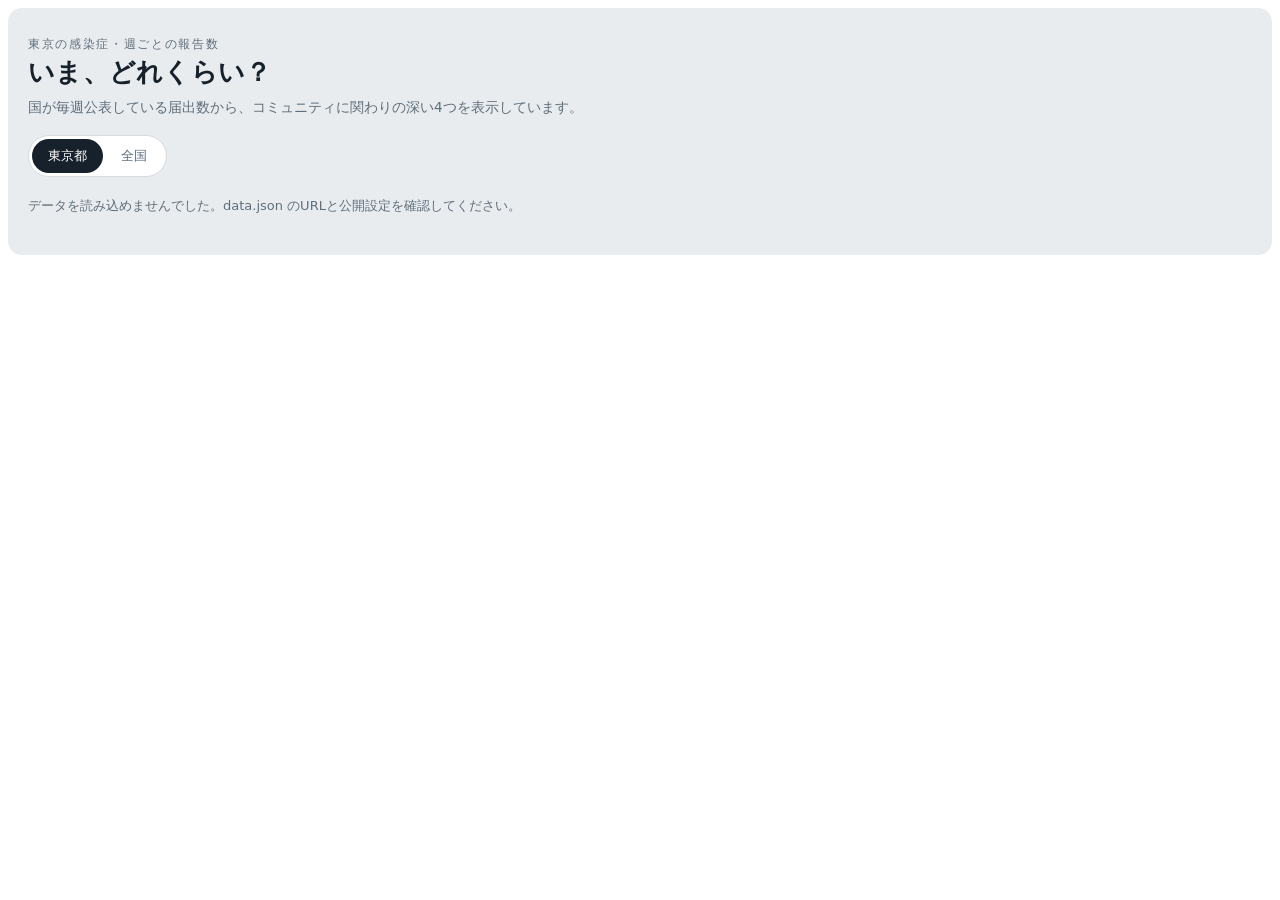
==== index.html @ be2e93d3 "Add files via upload" ====
<!DOCTYPE html>
<html lang="ja"><head><meta charset="utf-8">
<meta name="viewport" content="width=device-width,initial-scale=1">
<title>東京の感染症 いま、どれくらい？ | akta</title>
<style>
 html,body{margin:0;padding:0;background:transparent;
   font-family:"Hiragino Kaku Gothic ProN","Hiragino Sans","Yu Gothic Medium",system-ui,sans-serif}
 body{padding:8px}
</style>
</head><body>
<!-- ============================================================
     akta 感染症ダッシュボード（ベータ）
     このブロックを WordPress の「カスタムHTML」ブロックに貼るだけで動きます。
     data-src に data.json のURLを指定してください。
     ============================================================ -->
<div id="akta-idwr" data-src="https://YOUR-USER.github.io/akta-idwr/data.json">
  <div class="ai-head">
    <p class="ai-eyebrow">東京の感染症・週ごとの報告数</p>
    <h2 class="ai-title">いま、どれくらい？</h2>
    <p class="ai-lede">国が毎週公表している届出数から、コミュニティに関わりの深い4つを表示しています。</p>
    <div class="ai-controls" role="group" aria-label="表示する地域">
      <button type="button" class="ai-seg is-on" data-scope="tokyo">東京都</button>
      <button type="button" class="ai-seg" data-scope="national">全国</button>
    </div>
  </div>

  <div class="ai-status" role="status">読み込み中…</div>
  <div class="ai-grid" hidden></div>

  <footer class="ai-foot" hidden>
    <p class="ai-src"></p>
    <p class="ai-note"></p>
  </footer>
</div>

<style>
#akta-idwr{
  --ink:#16212B; --muted:#5F6E7B; --line:#D4DAE0; --paper:#FFF; --bg:#E9ECEF;
  --rose:#B23A63; --amber:#A9700F; --indigo:#3B5EA6;
  --r:14px;
  background:var(--bg); color:var(--ink); padding:26px 20px 20px; border-radius:var(--r);
  font-family:"Hiragino Kaku Gothic ProN","Hiragino Sans","Yu Gothic Medium","Meiryo",system-ui,sans-serif;
  line-height:1.7; -webkit-font-smoothing:antialiased;
}
#akta-idwr *{box-sizing:border-box}
#akta-idwr .ai-eyebrow{margin:0 0 2px; font-size:12px; letter-spacing:.14em; color:var(--muted)}
#akta-idwr .ai-title{margin:0 0 6px; font-size:26px; font-weight:700; letter-spacing:.01em; line-height:1.3}
#akta-idwr .ai-lede{margin:0 0 16px; font-size:13.5px; color:var(--muted); max-width:44em}
#akta-idwr .ai-controls{display:inline-flex; background:var(--paper); border:1px solid var(--line); border-radius:999px; padding:3px; gap:2px}
#akta-idwr .ai-seg{
  appearance:none; border:0; background:transparent; color:var(--muted); cursor:pointer;
  font:inherit; font-size:13px; padding:6px 16px; border-radius:999px;
}
#akta-idwr .ai-seg.is-on{background:var(--ink); color:#fff}
#akta-idwr .ai-seg:focus-visible{outline:2px solid var(--indigo); outline-offset:2px}
#akta-idwr .ai-status{margin:18px 0 0; font-size:13px; color:var(--muted)}
#akta-idwr .ai-grid{display:grid; gap:14px; margin-top:18px; grid-template-columns:repeat(auto-fit,minmax(228px,1fr))}

#akta-idwr .ai-card{background:var(--paper); border:1px solid var(--line); border-radius:var(--r); padding:18px 18px 14px; position:relative; overflow:hidden; display:flex; flex-direction:column}
#akta-idwr .ai-card::before{content:""; position:absolute; inset:0 auto 0 0; width:4px; background:var(--c)}
#akta-idwr .ai-name{margin:0; font-size:16px; font-weight:700; letter-spacing:.02em}
#akta-idwr .ai-scope{font-size:11.5px; color:var(--muted); font-weight:400; margin-left:.5em}
#akta-idwr .ai-big{display:flex; align-items:baseline; gap:6px; margin:10px 0 0}
#akta-idwr .ai-num{font-size:44px; font-weight:700; line-height:1; letter-spacing:-.02em; font-variant-numeric:tabular-nums; color:var(--c)}
#akta-idwr .ai-unit{font-size:13px; color:var(--muted)}
#akta-idwr .ai-delta{font-size:12.5px; color:var(--muted); font-variant-numeric:tabular-nums; margin:4px 0 0}
#akta-idwr .ai-strip{display:block; width:100%; height:64px; margin:12px 0 2px}
#akta-idwr .ai-axis{display:flex; justify-content:space-between; font-size:11px; color:var(--muted); font-variant-numeric:tabular-nums}
#akta-idwr .ai-rows{margin:12px 0 0; border-top:1px solid var(--line); padding-top:10px; font-size:13px}
#akta-idwr .ai-row{display:flex; justify-content:space-between; gap:10px; padding:2px 0}
#akta-idwr .ai-row dt{color:var(--muted); margin:0}
#akta-idwr .ai-row dd{margin:0; font-variant-numeric:tabular-nums; font-weight:700; white-space:nowrap}
#akta-idwr .ai-caveat{margin:6px 0 0; font-size:11.5px; line-height:1.6; color:var(--muted); border-left:2px solid var(--line); padding-left:8px}
#akta-idwr details{margin-top:auto; padding-top:10px; font-size:12.5px}
#akta-idwr summary{cursor:pointer; color:var(--muted)}
#akta-idwr summary:focus-visible{outline:2px solid var(--indigo); outline-offset:2px}
#akta-idwr table{width:100%; border-collapse:collapse; margin-top:8px; font-size:12px; font-variant-numeric:tabular-nums}
#akta-idwr th,#akta-idwr td{text-align:right; padding:3px 4px; border-bottom:1px solid var(--line)}
#akta-idwr th:first-child,#akta-idwr td:first-child{text-align:left}
#akta-idwr .ai-tablewrap{max-height:210px; overflow:auto}

#akta-idwr .ai-demo{display:inline-block; margin-top:10px; font-size:12px; background:#FFF3CD; border:1px solid #E4CF8A; color:#6B5310; padding:4px 10px; border-radius:999px}
#akta-idwr .ai-foot{margin-top:16px; font-size:11.5px; color:var(--muted)}
#akta-idwr .ai-foot p{margin:2px 0}
#akta-idwr .ai-foot a{color:var(--muted)}
@media (max-width:520px){
  #akta-idwr{padding:20px 14px 14px}
  #akta-idwr .ai-title{font-size:22px}
  #akta-idwr .ai-num{font-size:38px}
}
</style>

<script>
(function () {
  var root = document.getElementById('akta-idwr');
  if (!root || root.dataset.init) return;
  root.dataset.init = '1';

  // note … カードに出す一言（aktaのメッセージング。ここは必ず自分たちの言葉に）
  // caveat … データの読み方の但し書き（消さないこと）
  var META = {
    hiv:         { label: 'HIV',         color: '#1B7268',
                   note: '検査で分かります。早く分かるほど、選べる方法が増えます。',
                   caveat: '国への届出（後天性免疫不全症候群）の数です。HIV感染者とAIDS患者の合計で、内訳は含まれません。内訳と確定値はエイズ動向委員会の報告をご覧ください。' },
    syphilis:    { label: '梅毒',        color: '#B23A63',
                   note: '症状が出ないこともあり、検査でしか分かりません。' },
    hepatitis_a: { label: 'A型肝炎',     color: '#A9700F',
                   note: 'ワクチンで防げます。' },
    mpox:        { label: 'エムポックス', color: '#3B5EA6',
                   note: '日本ではワクチンは供給されていません。気になることがあれば医療機関にご相談ください。' }
  };
  var ORDER = ['hiv', 'syphilis', 'hepatitis_a', 'mpox'];
  var SPAN = 52;

  var statusEl = root.querySelector('.ai-status');
  var gridEl   = root.querySelector('.ai-grid');
  var footEl   = root.querySelector('.ai-foot');
  var scope = 'tokyo';
  var DATA = null;

  var nf = function (n) { return (n == null) ? '—' : Number(n).toLocaleString('ja-JP'); };

  function fail(msg) {
    statusEl.hidden = false;
    statusEl.textContent = msg;
  }

  function strip(series, color) {
    // 週ごとの縦ストローク。最新週だけ太く、年の変わり目にヘアラインを引く。
    var n = series.length, W = 300, H = 64, pad = 6;
    var max = 0, i;
    for (i = 0; i < n; i++) max = Math.max(max, series[i].v || 0);
    var step = W / n, bw = Math.max(1.6, step * 0.62);
    var svg = ['<svg class="ai-strip" viewBox="0 0 ' + W + ' ' + H + '" preserveAspectRatio="none" role="img" aria-hidden="true">'];
    svg.push('<line x1="0" y1="' + (H - 4) + '" x2="' + W + '" y2="' + (H - 4) + '" stroke="#D4DAE0" stroke-width="1"/>');
    for (i = 0; i < n; i++) {
      var d = series[i], x = i * step + (step - bw) / 2;
      if (d.week === 1 && i > 0) {
        svg.push('<line x1="' + (i * step) + '" y1="2" x2="' + (i * step) + '" y2="' + (H - 4) + '" stroke="#C9D0D7" stroke-width="1" stroke-dasharray="2 3"/>');
      }
      var h = max > 0 ? Math.max(d.v > 0 ? 2 : 0, (d.v / max) * (H - pad - 6)) : 0;
      var last = (i === n - 1);
      svg.push('<rect x="' + x.toFixed(2) + '" y="' + (H - 4 - h).toFixed(2) + '" width="' + bw.toFixed(2) +
               '" height="' + h.toFixed(2) + '" rx="' + (bw / 2).toFixed(2) + '" fill="' + color + '" opacity="' + (last ? 1 : .42) + '"/>');
    }
    svg.push('</svg>');
    return svg.join('');
  }

  function table(series) {
    var rows = series.slice().reverse().slice(0, 26).map(function (d) {
      return '<tr><td>' + d.year + '年 第' + d.week + '週</td><td>' + nf(d.v) + '</td></tr>';
    }).join('');
    return '<details><summary>数値表を見る（直近26週）</summary><div class="ai-tablewrap"><table>' +
           '<thead><tr><th>週</th><th>報告数</th></tr></thead><tbody>' + rows + '</tbody></table></div></details>';
  }

  function render() {
    var weeks = DATA.weeks;
    if (!weeks || !weeks.length) return fail('表示できるデータがありません。data.json を確認してください。');
    var latest = weeks[weeks.length - 1];
    var scopeLabel = scope === 'tokyo' ? '東京都' : '全国';

    gridEl.innerHTML = ORDER.filter(function (k) { return latest.metrics && latest.metrics[k]; }).map(function (k) {
      var meta = META[k];
      var series = weeks.slice(-SPAN).map(function (w) {
        var m = w.metrics[k] && w.metrics[k][scope];
        return { year: w.year, week: w.week, v: m ? m.week : null };
      });
      var cur = latest.metrics[k][scope] || {};
      var prev = weeks.length > 1 ? (weeks[weeks.length - 2].metrics[k] || {})[scope] : null;
      var diff = (cur.week != null && prev && prev.week != null) ? cur.week - prev.week : null;

      // 前年同週の累積と比べる
      var lastYear = null;
      for (var i = 0; i < weeks.length; i++) {
        if (weeks[i].year === latest.year - 1 && weeks[i].week === latest.week) { lastYear = weeks[i]; break; }
      }
      var yoy = null;
      if (lastYear && lastYear.metrics[k] && lastYear.metrics[k][scope] && lastYear.metrics[k][scope].cum) {
        var base = lastYear.metrics[k][scope].cum;
        if (base > 0 && cur.cum != null) yoy = Math.round((cur.cum / base - 1) * 100);
      }

      var allZero = series.every(function (d) { return !d.v; });

      return '<article class="ai-card" style="--c:' + meta.color + '">' +
        '<h3 class="ai-name">' + meta.label + '<span class="ai-scope">' + scopeLabel + '</span></h3>' +
        '<p class="ai-big"><span class="ai-num">' + nf(cur.week) + '</span><span class="ai-unit">人 / 今週</span></p>' +
        '<p class="ai-delta">' + (diff == null ? '&nbsp;' : '前の週から ' + (diff > 0 ? '+' : '') + nf(diff) + '人') + '</p>' +
        strip(series, meta.color) +
        '<div class="ai-axis"><span>' + series[0].year + '年 第' + series[0].week + '週</span><span>今週</span></div>' +
        (allZero ? '<p class="ai-delta">この期間の報告は0件です。</p>' : '') +
        '<dl class="ai-rows">' +
          '<div class="ai-row"><dt>今年の累計</dt><dd>' + nf(cur.cum) + ' 人</dd></div>' +
          (yoy == null ? '' : '<div class="ai-row"><dt>去年の同じ時期</dt><dd>' + (yoy > 0 ? '+' : '') + yoy + '%</dd></div>') +
        '</dl>' +
        '<p class="ai-delta">' + meta.note + '</p>' +
        (meta.caveat ? '<p class="ai-caveat">' + meta.caveat + '</p>' : '') +
        table(series) +
      '</article>';
    }).join('');

    var src = DATA.source || {};
    footEl.querySelector('.ai-src').innerHTML =
      '集計期間：' + latest.year + '年 第' + latest.week + '週（' + latest.start + '〜' + latest.end + '）／ ' +
      '出典：<a href="' + (src.url || '#') + '" target="_blank" rel="noopener">' + (src.name || 'IDWR') + '</a>' +
      (DATA.generated_at ? '　最終更新：' + DATA.generated_at.slice(0, 10) : '');
    footEl.querySelector('.ai-note').textContent = src.note || '';
    if (DATA.demo) {
      gridEl.insertAdjacentHTML('beforebegin', '<p class="ai-demo">デモデータを表示しています（実際の報告数ではありません）</p>');
    }
    statusEl.hidden = true;
    gridEl.hidden = false;
    footEl.hidden = false;
  }

  root.querySelectorAll('.ai-seg').forEach(function (b) {
    b.addEventListener('click', function () {
      root.querySelectorAll('.ai-seg').forEach(function (o) { o.classList.remove('is-on'); });
      b.classList.add('is-on');
      scope = b.dataset.scope;
      if (DATA) render();
    });
  });

  var inline = document.getElementById('akta-idwr-fallback');
  if (inline) {
    try { DATA = JSON.parse(inline.textContent); render(); return; } catch (e) {}
  }

  fetch(root.dataset.src, { cache: 'no-cache' })
    .then(function (r) { if (!r.ok) throw new Error(r.status); return r.json(); })
    .then(function (j) { DATA = j; render(); })
    .catch(function () { fail('データを読み込めませんでした。data.json のURLと公開設定を確認してください。'); });
})();
</script>

<script>
// iframeで読み込まれたとき、高さを親に通知して縦スクロールを消す
(function(){
  function post(){
    var h = document.documentElement.scrollHeight;
    parent.postMessage({ aktaIdwrHeight: h }, '*');
  }
  new ResizeObserver(post).observe(document.body);
  window.addEventListener('load', post);
})();
</script>
</body></html>
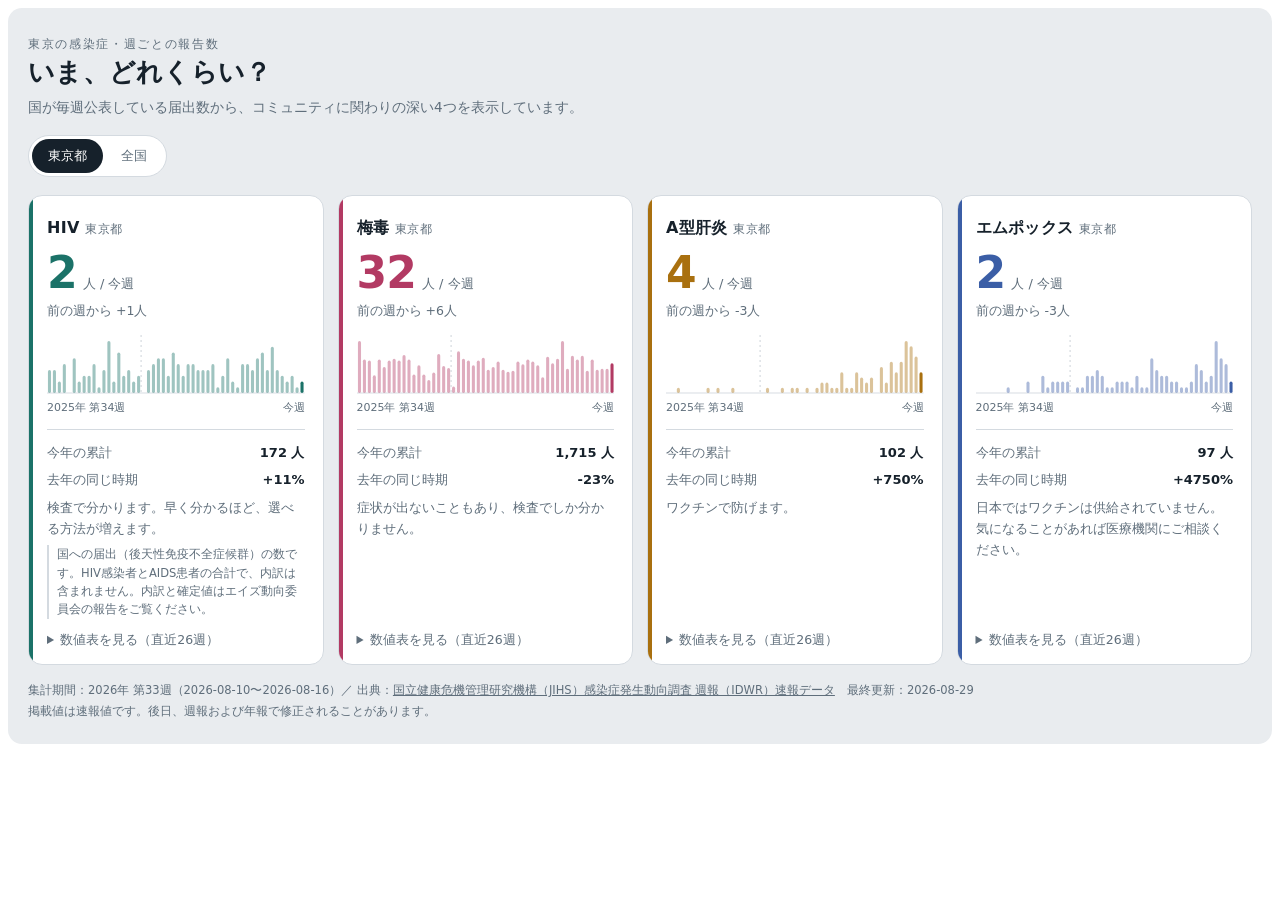
==== commit 22fb617e: "config: point data-src at the live Pages URL Replace the YOUR-USER placeholder with https://akta-jp." ====
--- a/index.html
+++ b/index.html
@@ -13,7 +13,7 @@
      このブロックを WordPress の「カスタムHTML」ブロックに貼るだけで動きます。
      data-src に data.json のURLを指定してください。
      ============================================================ -->
-<div id="akta-idwr" data-src="https://YOUR-USER.github.io/akta-idwr/data.json">
+<div id="akta-idwr" data-src="https://akta-jp.github.io/akta-idwr/data.json">
   <div class="ai-head">
     <p class="ai-eyebrow">東京の感染症・週ごとの報告数</p>
     <h2 class="ai-title">いま、どれくらい？</h2>
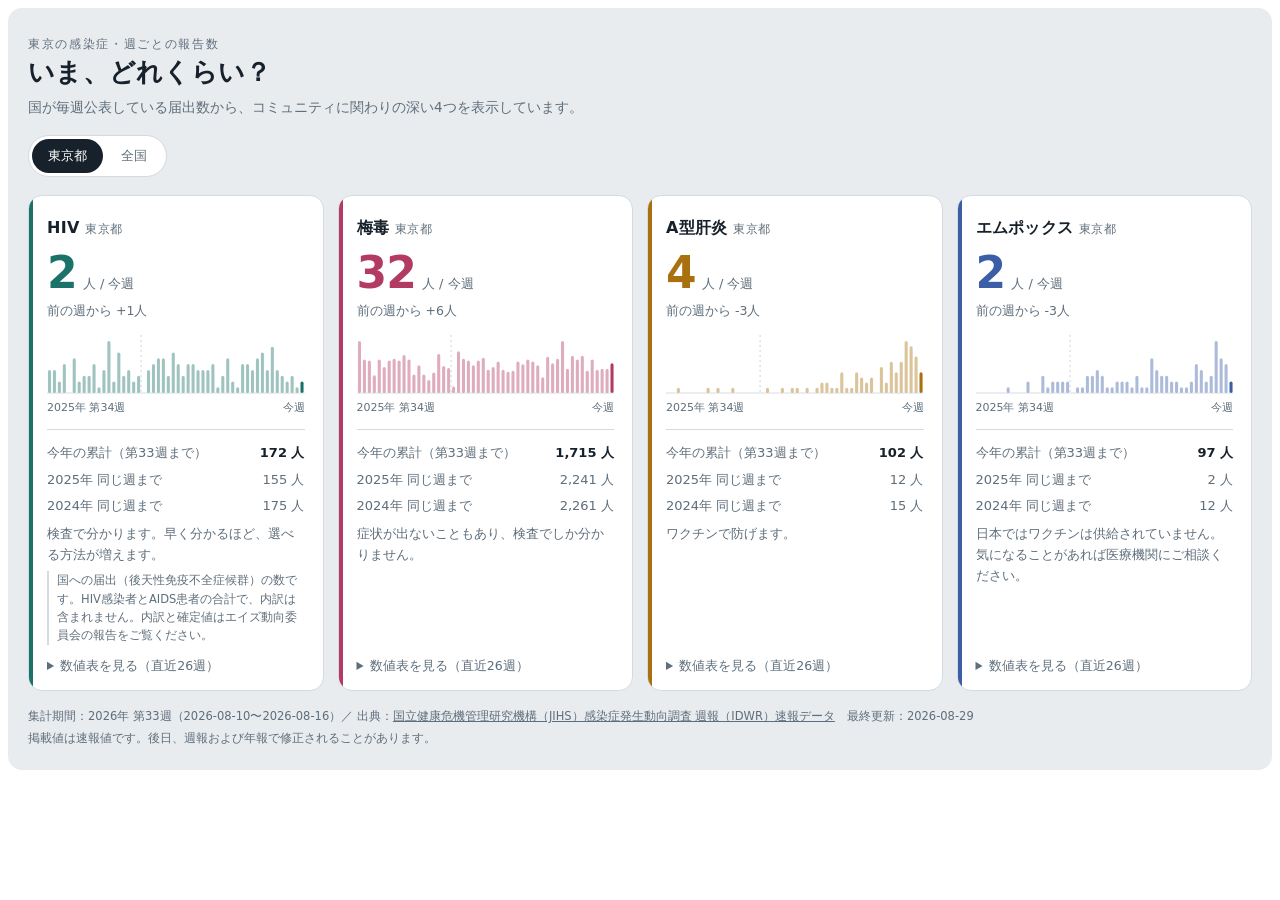
==== commit d0a9405c: "feat: show past-year cumulative counts instead of a YoY percentage akta-idwr-embed.html と同じ変更を index" ====
--- a/index.html
+++ b/index.html
@@ -70,6 +70,8 @@
 #akta-idwr .ai-row{display:flex; justify-content:space-between; gap:10px; padding:2px 0}
 #akta-idwr .ai-row dt{color:var(--muted); margin:0}
 #akta-idwr .ai-row dd{margin:0; font-variant-numeric:tabular-nums; font-weight:700; white-space:nowrap}
+/* 過去年の行は主役ではない。太字を外してグレーに落とし、今年の数字との階層をつける。 */
+#akta-idwr .ai-row.is-past dd{font-weight:400; color:var(--muted)}
 #akta-idwr .ai-caveat{margin:6px 0 0; font-size:11.5px; line-height:1.6; color:var(--muted); border-left:2px solid var(--line); padding-left:8px}
 #akta-idwr details{margin-top:auto; padding-top:10px; font-size:12.5px}
 #akta-idwr summary{cursor:pointer; color:var(--muted)}
@@ -111,6 +113,9 @@
   };
   var ORDER = ['hiv', 'syphilis', 'hepatitis_a', 'mpox'];
   var SPAN = 52;
+  // 過去何年分の「同じ週までの累計」を並置するか。
+  // データが無い年は自動的に飛ばすので、大きくしても壊れません（2023年以前は要バックフィル）。
+  var PAST_YEARS = 3;
 
   var statusEl = root.querySelector('.ai-status');
   var gridEl   = root.querySelector('.ai-grid');
@@ -171,15 +176,17 @@
       var prev = weeks.length > 1 ? (weeks[weeks.length - 2].metrics[k] || {})[scope] : null;
       var diff = (cur.week != null && prev && prev.week != null) ? cur.week - prev.week : null;
 
-      // 前年同週の累積と比べる
-      var lastYear = null;
-      for (var i = 0; i < weeks.length; i++) {
-        if (weeks[i].year === latest.year - 1 && weeks[i].week === latest.week) { lastYear = weeks[i]; break; }
-      }
-      var yoy = null;
-      if (lastYear && lastYear.metrics[k] && lastYear.metrics[k][scope] && lastYear.metrics[k][scope].cum) {
-        var base = lastYear.metrics[k][scope].cum;
-        if (base > 0 && cur.cum != null) yoy = Math.round((cur.cum / base - 1) * 100);
+      // 過去年の「同じ週までの累計」を実数で並べる。
+      // 比率（前年比%）は母数の小さい疾患で暴れるうえ、何と何を比べたのかが読み手に見えない。
+      // 実数を並べれば、読み手が自分で比較できる。
+      var past = [];
+      for (var y = 1; y <= PAST_YEARS; y++) {
+        var ty = latest.year - y, hit = null;
+        for (var i = 0; i < weeks.length; i++) {
+          if (weeks[i].year === ty && weeks[i].week === latest.week) { hit = weeks[i]; break; }
+        }
+        var pm = hit && hit.metrics[k] ? hit.metrics[k][scope] : null;
+        if (pm && pm.cum != null) past.push({ year: ty, cum: pm.cum });
       }
 
       var allZero = series.every(function (d) { return !d.v; });
@@ -192,8 +199,10 @@
         '<div class="ai-axis"><span>' + series[0].year + '年 第' + series[0].week + '週</span><span>今週</span></div>' +
         (allZero ? '<p class="ai-delta">この期間の報告は0件です。</p>' : '') +
         '<dl class="ai-rows">' +
-          '<div class="ai-row"><dt>今年の累計</dt><dd>' + nf(cur.cum) + ' 人</dd></div>' +
-          (yoy == null ? '' : '<div class="ai-row"><dt>去年の同じ時期</dt><dd>' + (yoy > 0 ? '+' : '') + yoy + '%</dd></div>') +
+          '<div class="ai-row"><dt>今年の累計（第' + latest.week + '週まで）</dt><dd>' + nf(cur.cum) + ' 人</dd></div>' +
+          past.map(function (p) {
+            return '<div class="ai-row is-past"><dt>' + p.year + '年 同じ週まで</dt><dd>' + nf(p.cum) + ' 人</dd></div>';
+          }).join('') +
         '</dl>' +
         '<p class="ai-delta">' + meta.note + '</p>' +
         (meta.caveat ? '<p class="ai-caveat">' + meta.caveat + '</p>' : '') +
@@ -247,4 +256,4 @@
   window.addEventListener('load', post);
 })();
 </script>
-</body></html>+</body></html>
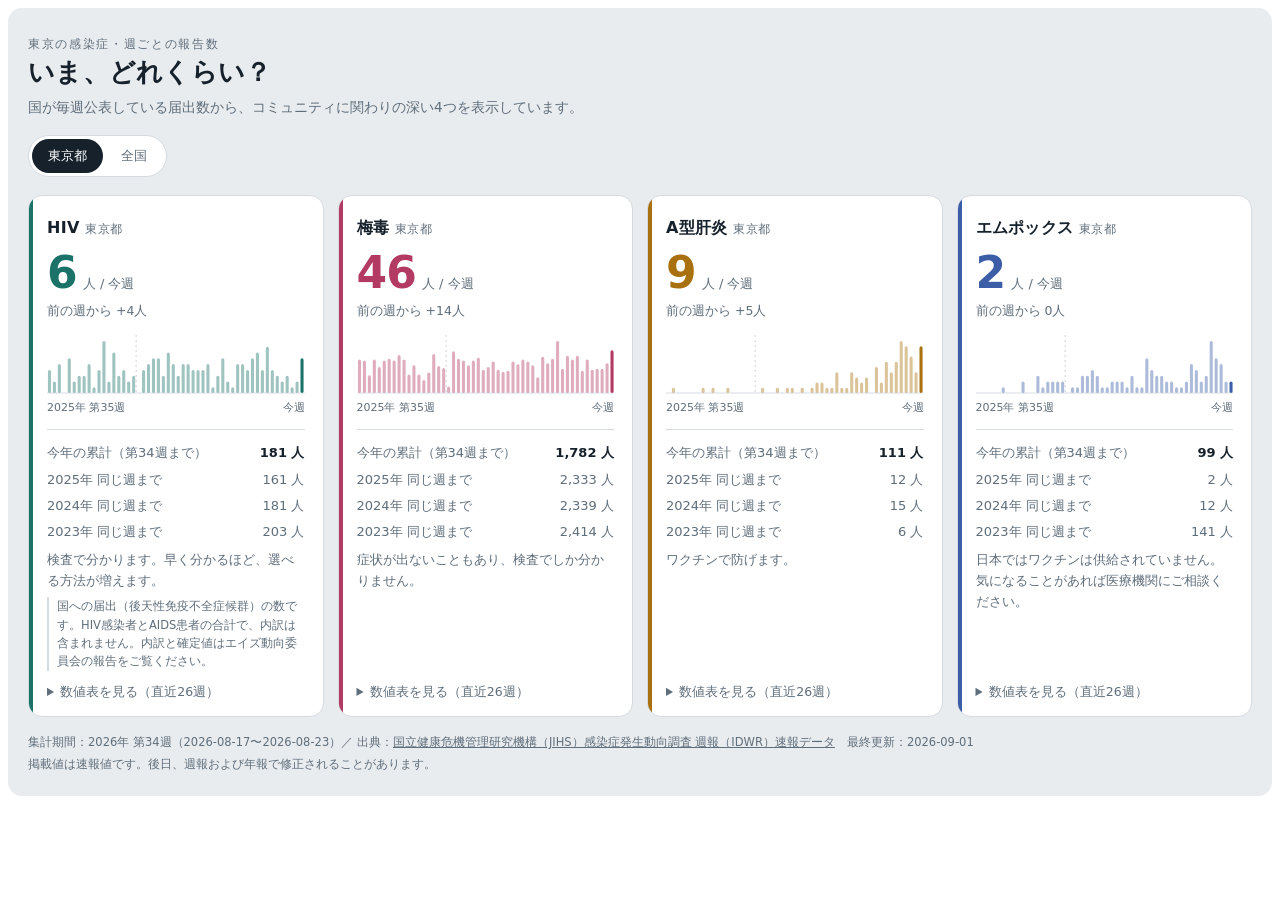
==== commit a45c8a82: "feat(fetch): 2023年より前の旧系統URLに対応し、バックフィル範囲を6年に広げる JIHSの速報CSVはURL体系が2023年第1週で分断されている。現行の /surveillance" ====
--- a/index.html
+++ b/index.html
@@ -115,7 +115,7 @@
   var SPAN = 52;
   // 過去何年分の「同じ週までの累計」を並置するか。
   // データが無い年は自動的に飛ばすので、大きくしても壊れません（2023年以前は要バックフィル）。
-  var PAST_YEARS = 3;
+  var PAST_YEARS = 5;
 
   var statusEl = root.querySelector('.ai-status');
   var gridEl   = root.querySelector('.ai-grid');
